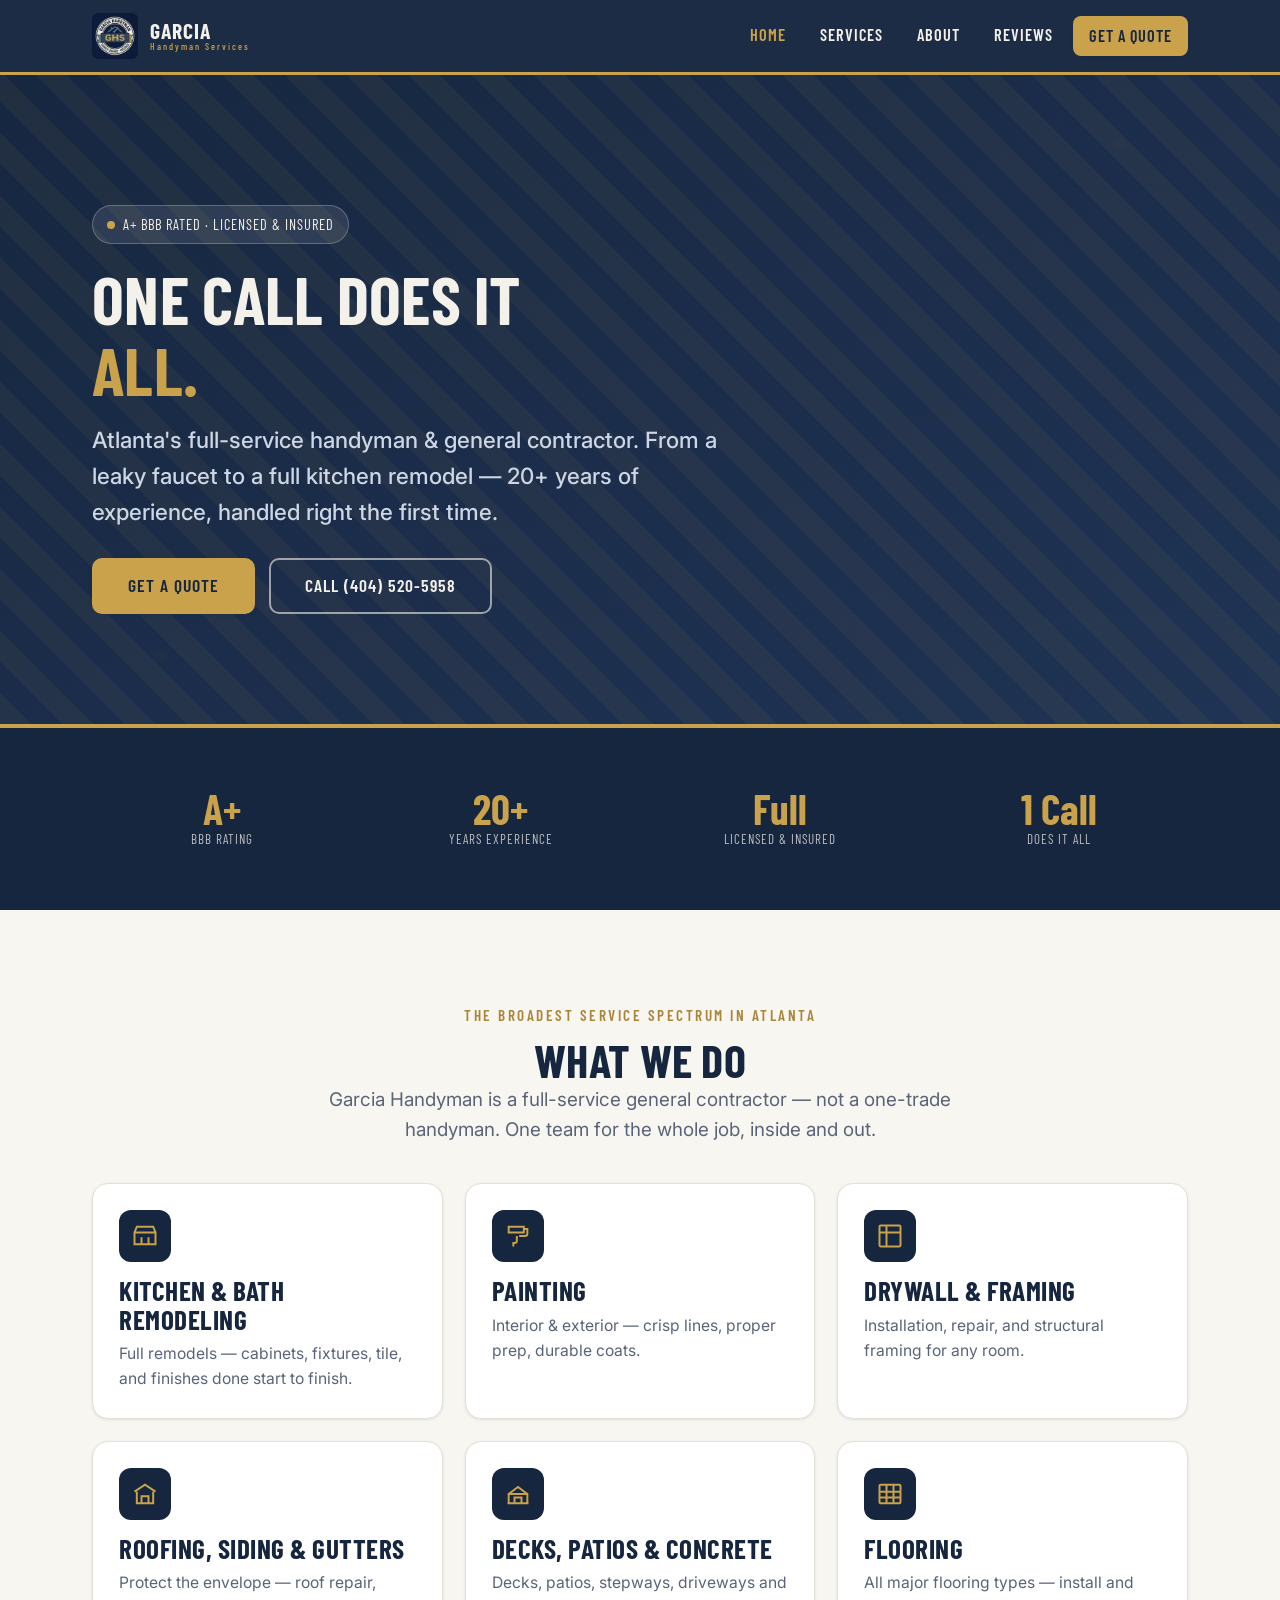
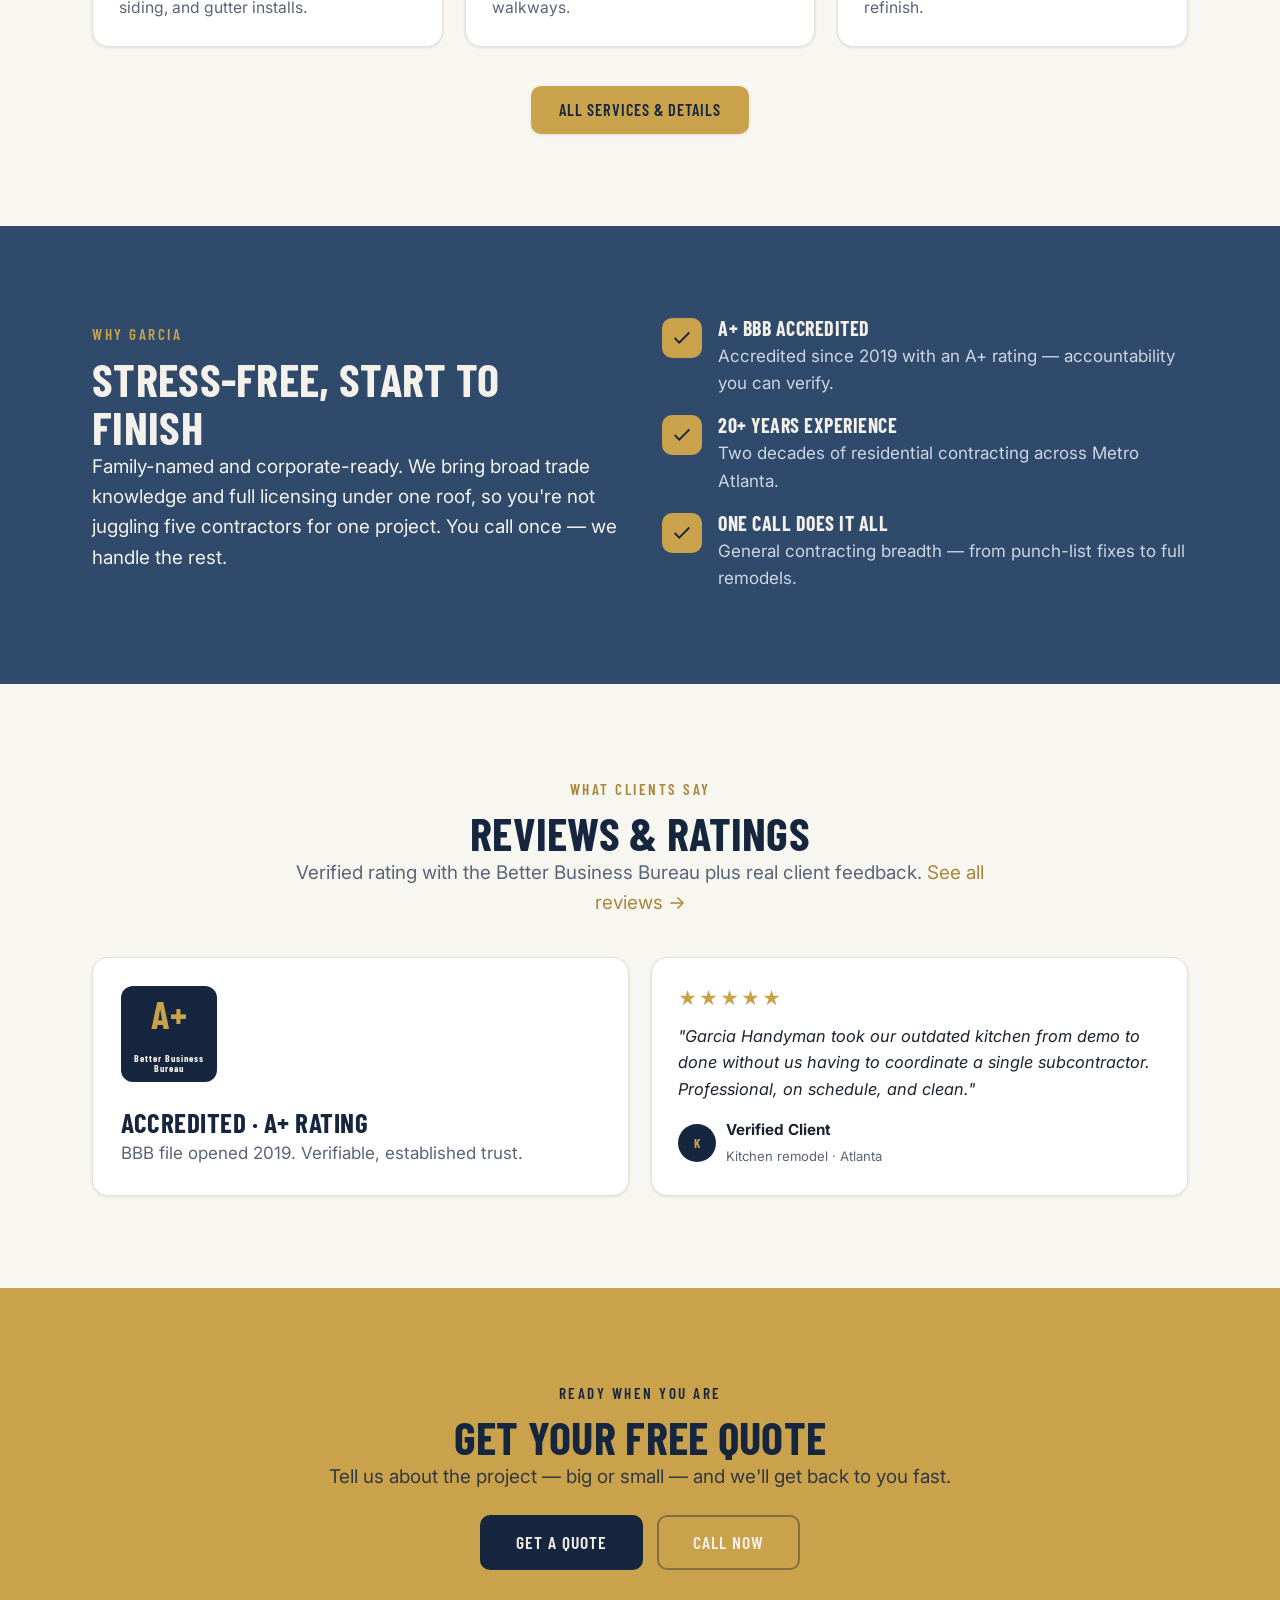
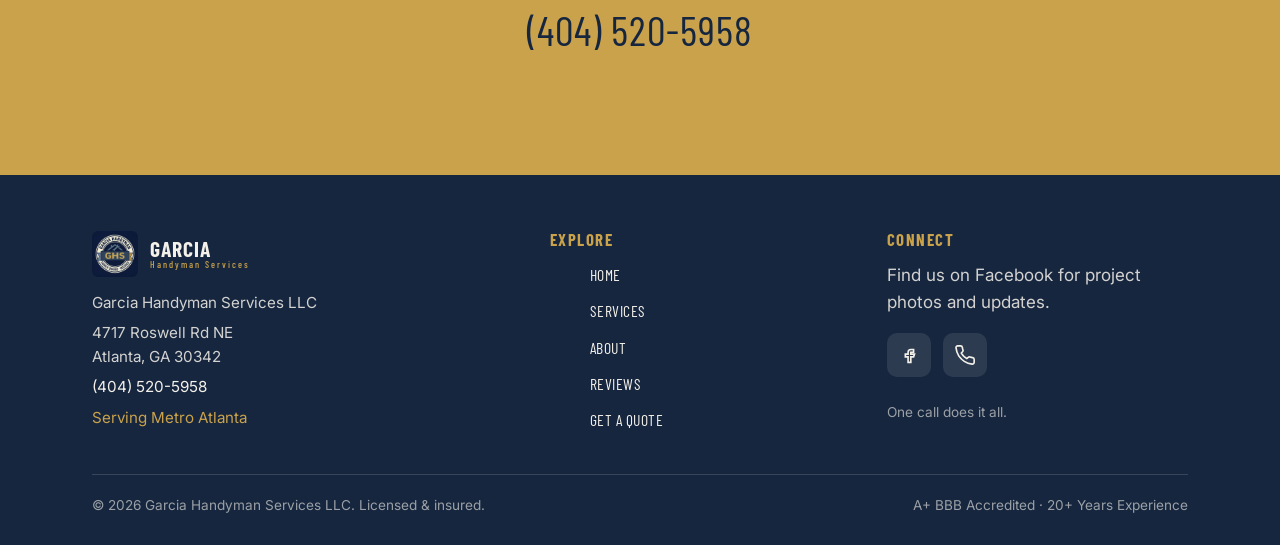
==== index.html @ 213caf24 "Garcia Handyman Services demo site: 5 pages, navy/gold palette, logo, quote form" ====
<!DOCTYPE html>
<html lang="en">
<head>
<meta charset="UTF-8">
<meta name="viewport" content="width=device-width, initial-scale=1">
<title>Home | Garcia Handyman Services | Atlanta, GA</title>
<meta name="description" content="Garcia Handyman Services — full-service general contracting in Atlanta. Kitchen & bath remodeling, painting, drywall, roofing, decks & more. A+ BBB rated, licensed & insured, 20+ years.">
<link rel="canonical" href="https://www.handymanservicesga.com/">
<meta property="og:type" content="website">
<meta property="og:title" content="Garcia Handyman Services | One Call Does It All">
<meta property="og:description" content="Atlanta's full-service handyman & general contractor. A+ BBB, licensed & insured, 20+ years of experience.">
<meta property="og:image" content="https://www.handymanservicesga.com/assets/img/garcia-logo.png">
<meta name="theme-color" content="#16263f">
<link rel="icon" href="assets/img/favicon.png" type="image/png">
<link rel="apple-touch-icon" href="assets/img/favicon.png">
<link rel="preconnect" href="https://fonts.googleapis.com">
<link rel="preconnect" href="https://fonts.gstatic.com" crossorigin>
<link href="https://fonts.googleapis.com/css2?family=Barlow+Condensed:wght@500;600;700&family=Inter:wght@400;500;600&display=swap" rel="stylesheet">
<link rel="stylesheet" href="assets/css/styles.css">
<script type="application/ld+json">
{
  "@context": "https://schema.org",
  "@type": "HomeAndConstructionBusiness",
  "@id": "https://www.handymanservicesga.com/#business",
  "name": "Garcia Handyman Services",
  "alternateName": "Garcia Handyman",
  "image": "https://www.handymanservicesga.com/assets/img/garcia-logo.png",
  "logo": "https://www.handymanservicesga.com/assets/img/garcia-logo.png",
  "url": "https://www.handymanservicesga.com/",
  "email": "info@handymanservicesga.com",
  "telephone": "+14045205958",
  "priceRange": "$$",
  "slogan": "One call does it all.",
  "address": {
    "@type": "PostalAddress",
    "streetAddress": "4717 Roswell Rd NE",
    "addressLocality": "Atlanta",
    "addressRegion": "GA",
    "postalCode": "30342",
    "addressCountry": "US"
  },
  "areaServed": [
    { "@type": "City", "name": "Atlanta" },
    { "@type": "AdministrativeArea", "name": "Metro Atlanta" }
  ],
  "sameAs": ["https://www.facebook.com/GarciaHandymanServices1/"],
  "openingHoursSpecification": {
    "@type": "OpeningHoursSpecification",
    "dayOfWeek": ["Monday","Tuesday","Wednesday","Thursday","Friday","Saturday"],
    "opens": "08:00", "closes": "18:00"
  },
  "aggregateRating": {
    "@type": "AggregateRating", "ratingValue": "4.8", "reviewCount": "1"
  }
}
</script>
</head>
<body>

<header class="site-header">
  <div class="container nav">
    <a href="index.html" class="brand" aria-label="Garcia Handyman home">
      <img src="assets/img/garcia-logo.png" alt="Garcia Handyman Services logo" width="46" height="46">
      <span class="brand-name">GARCIA<small>Handyman Services</small></span>
    </a>
    <button class="nav-toggle" aria-label="Toggle menu" aria-expanded="false"><span></span><span></span><span></span></button>
    <ul class="nav-links">
      <li><a href="index.html" class="active">Home</a></li>
      <li><a href="services.html">Services</a></li>
      <li><a href="about.html">About</a></li>
      <li><a href="reviews.html">Reviews</a></li>
      <li><a href="contact.html" class="btn btn-primary">Get a Quote</a></li>
    </ul>
  </div>
</header>

<main>
<section class="hero">
  <div class="container">
    <span class="hero-badge"><span class="dot"></span> A+ BBB Rated · Licensed &amp; Insured</span>
    <h1>One Call Does It <span class="accent">All.</span></h1>
    <p class="subhead">Atlanta's full-service handyman &amp; general contractor. From a leaky faucet to a full kitchen remodel — 20+ years of experience, handled right the first time.</p>
    <div class="hero-ctas">
      <a href="contact.html" class="btn btn-primary btn-lg">Get a Quote</a>
      <a href="tel:+14045205958" class="btn btn-ghost btn-lg">Call (404) 520-5958</a>
    </div>
  </div>
</section>

<section class="section-tight bg-navy">
  <div class="container">
    <div class="stats">
      <div class="stat reveal"><div class="n">A+</div><div class="l">BBB Rating</div></div>
      <div class="stat reveal"><div class="n">20+</div><div class="l">Years Experience</div></div>
      <div class="stat reveal"><div class="n">Full</div><div class="l">Licensed &amp; Insured</div></div>
      <div class="stat reveal"><div class="n">1 Call</div><div class="l">Does It All</div></div>
    </div>
  </div>
</section>

<section class="bg-bone">
  <div class="container">
    <div class="center reveal">
      <span class="eyebrow">The broadest service spectrum in Atlanta</span>
      <h2>What We Do</h2>
      <p class="lead">Garcia Handyman is a full-service general contractor — not a one-trade handyman. One team for the whole job, inside and out.</p>
    </div>
    <div class="grid grid-3 mt-4">
      <a href="services.html#kitchen-bath" class="card reveal" style="text-decoration:none">
        <div class="ic"><svg viewBox="0 0 24 24" fill="none" stroke-width="1.7"><path d="M3 9h18v10H3zM3 9l2-5h14l2 5M9 19v-6M15 19v-6"/></svg></div>
        <h3>Kitchen &amp; Bath Remodeling</h3>
        <p>Full remodels — cabinets, fixtures, tile, and finishes done start to finish.</p>
      </a>
      <a href="services.html#painting" class="card reveal" style="text-decoration:none">
        <div class="ic"><svg viewBox="0 0 24 24" fill="none" stroke-width="1.7"><path d="M4 4h13v5H4zM17 6h3v4a2 2 0 0 1-2 2h-5M11 12v4a2 2 0 0 1-2 2H8v3"/></svg></div>
        <h3>Painting</h3>
        <p>Interior &amp; exterior — crisp lines, proper prep, durable coats.</p>
      </a>
      <a href="services.html#drywall" class="card reveal" style="text-decoration:none">
        <div class="ic"><svg viewBox="0 0 24 24" fill="none" stroke-width="1.7"><rect x="3" y="3" width="18" height="18" rx="1"/><path d="M3 9h18M9 3v18"/></svg></div>
        <h3>Drywall &amp; Framing</h3>
        <p>Installation, repair, and structural framing for any room.</p>
      </a>
      <a href="services.html#exteriors" class="card reveal" style="text-decoration:none">
        <div class="ic"><svg viewBox="0 0 24 24" fill="none" stroke-width="1.7"><path d="M3 10l9-6 9 6M5 10v10h14V10M9 20v-6h6v6"/></svg></div>
        <h3>Roofing, Siding &amp; Gutters</h3>
        <p>Protect the envelope — roof repair, siding, and gutter installs.</p>
      </a>
      <a href="services.html#decks" class="card reveal" style="text-decoration:none">
        <div class="ic"><svg viewBox="0 0 24 24" fill="none" stroke-width="1.7"><path d="M3 20h18M4 20v-8h16v8M4 12l8-6 8 6M9 20v-5h6v5"/></svg></div>
        <h3>Decks, Patios &amp; Concrete</h3>
        <p>Decks, patios, stepways, driveways and walkways.</p>
      </a>
      <a href="services.html#flooring" class="card reveal" style="text-decoration:none">
        <div class="ic"><svg viewBox="0 0 24 24" fill="none" stroke-width="1.7"><rect x="3" y="4" width="18" height="16" rx="1"/><path d="M3 10h18M3 15h18M9 4v16M15 4v16"/></svg></div>
        <h3>Flooring</h3>
        <p>All major flooring types — install and refinish.</p>
      </a>
    </div>
    <div class="center mt-4"><a href="services.html" class="btn btn-primary">All Services &amp; Details</a></div>
  </div>
</section>

<section class="bg-steel">
  <div class="container">
    <div class="grid grid-2" style="align-items:center; gap:44px">
      <div class="reveal">
        <span class="eyebrow" style="color:var(--gold)">Why Garcia</span>
        <h2>Stress-Free, Start to Finish</h2>
        <p class="lead" style="color:var(--bone)">Family-named and corporate-ready. We bring broad trade knowledge and full licensing under one roof, so you're not juggling five contractors for one project. You call once — we handle the rest.</p>
      </div>
      <div class="grid" style="gap:18px">
        <div class="feat reveal"><div class="chk"><svg viewBox="0 0 24 24" fill="none" stroke-width="2"><path d="M20 6 9 17l-5-5"/></svg></div><div><h3>A+ BBB Accredited</h3><p>Accredited since 2019 with an A+ rating — accountability you can verify.</p></div></div>
        <div class="feat reveal"><div class="chk"><svg viewBox="0 0 24 24" fill="none" stroke-width="2"><path d="M20 6 9 17l-5-5"/></svg></div><div><h3>20+ Years Experience</h3><p>Two decades of residential contracting across Metro Atlanta.</p></div></div>
        <div class="feat reveal"><div class="chk"><svg viewBox="0 0 24 24" fill="none" stroke-width="2"><path d="M20 6 9 17l-5-5"/></svg></div><div><h3>One Call Does It All</h3><p>General contracting breadth — from punch-list fixes to full remodels.</p></div></div>
      </div>
    </div>
  </div>
</section>

<section class="bg-bone">
  <div class="container">
    <div class="center reveal">
      <span class="eyebrow">What clients say</span>
      <h2>Reviews &amp; Ratings</h2>
      <p class="lead">Verified rating with the Better Business Bureau plus real client feedback. <a href="reviews.html">See all reviews →</a></p>
    </div>
    <div class="grid grid-2 mt-4">
      <div class="bbb reveal">
        <div class="mark"><span class="big">A+</span><small>Better Business Bureau</small></div>
        <div class="btext"><h3>Accredited · A+ Rating</h3><p>BBB file opened 2019. Verifiable, established trust.</p></div>
      </div>
      <div class="review reveal">
        <div class="stars" aria-label="5 out of 5 stars">★★★★★</div>
        <blockquote>"Garcia Handyman took our outdated kitchen from demo to done without us having to coordinate a single subcontractor. Professional, on schedule, and clean."</blockquote>
        <div class="who"><span class="av">K</span><div><b>Verified Client</b><span>Kitchen remodel · Atlanta</span></div></div>
      </div>
    </div>
  </div>
</section>

<section class="cta-band">
  <div class="container center reveal">
    <span class="eyebrow" style="color:var(--navy)">Ready when you are</span>
    <h2>Get Your Free Quote</h2>
    <p class="lead">Tell us about the project — big or small — and we'll get back to you fast.</p>
    <div class="hero-ctas" style="justify-content:center; margin-top:1.4rem">
      <a href="contact.html" class="btn btn-dark btn-lg">Get a Quote</a>
      <a href="tel:+14045205958" class="btn btn-ghost btn-lg" style="border-color:rgba(22,38,63,.4)">Call Now</a>
    </div>
    <p class="mt-3"><a href="tel:+14045205958" class="phone-lg">(404) 520-5958</a></p>
  </div>
</section>
</main>

<footer class="site-footer">
  <div class="container">
    <div class="footer-grid">
      <div class="footer-nap">
        <a href="index.html" class="brand" aria-label="Garcia Handyman home">
          <img src="assets/img/garcia-logo.png" alt="Garcia Handyman logo" width="46" height="46">
          <span class="brand-name">GARCIA<small>Handyman Services</small></span>
        </a>
        <p>Garcia Handyman Services LLC</p>
        <p>4717 Roswell Rd NE<br>Atlanta, GA 30342</p>
        <p><a href="tel:+14045205958">(404) 520-5958</a></p>
        <p style="color:var(--gold)">Serving Metro Atlanta</p>
      </div>
      <div>
        <h4>Explore</h4>
        <ul class="footer-links">
          <li><a href="index.html">Home</a></li>
          <li><a href="services.html">Services</a></li>
          <li><a href="about.html">About</a></li>
          <li><a href="reviews.html">Reviews</a></li>
          <li><a href="contact.html">Get a Quote</a></li>
        </ul>
      </div>
      <div>
        <h4>Connect</h4>
        <p style="color:rgba(244,241,234,.85)">Find us on Facebook for project photos and updates.</p>
        <div class="social-row">
          <a href="https://www.facebook.com/GarciaHandymanServices1/" target="_blank" rel="noopener" aria-label="Facebook">
            <svg viewBox="0 0 24 24" stroke-width="1.8"><path d="M14 9h3V6h-3c-2 0-3 1-3 3v2H8v3h3v6h3v-6h3l1-3h-4V9z"/></svg>
          </a>
          <a href="tel:+14045205958" aria-label="Call Garcia Handyman">
            <svg viewBox="0 0 24 24" stroke-width="1.8"><path d="M22 16.9v3a2 2 0 0 1-2.2 2 19.8 19.8 0 0 1-8.6-3 19.5 19.5 0 0 1-6-6 19.8 19.8 0 0 1-3-8.6A2 2 0 0 1 4.1 2h3a2 2 0 0 1 2 1.7c.1.9.3 1.8.6 2.6a2 2 0 0 1-.4 2.1L8 9.9a16 16 0 0 0 6 6l1.5-1.3a2 2 0 0 1 2.1-.4c.8.3 1.7.5 2.6.6a2 2 0 0 1 1.8 2z"/></svg>
          </a>
        </div>
        <p class="mt-3" style="color:rgba(244,241,234,.6);font-size:.85rem">One call does it all.</p>
      </div>
    </div>
    <div class="footer-bottom">
      <span>© <span id="year">2026</span> Garcia Handyman Services LLC. Licensed &amp; insured.</span>
      <span>A+ BBB Accredited · 20+ Years Experience</span>
    </div>
  </div>
</footer>
<script src="assets/js/main.js" defer></script>
</body>
</html>
---- assets/css/styles.css ----
/* =====================================================================
   Garcia Handyman Services
   Palette: Trusted Contractor (navy / gold / steel / bone)
   ===================================================================== */

:root {
  --navy:      #16263f;
  --navy-2:    #1f3354;
  --steel:     #2f4a6b;
  --steel-2:   #3c5d86;
  --gold:      #c9a24b;
  --gold-dark: #a9863a;
  --bone:      #f4f1ea;
  --bone-soft: #f8f6f0;
  --ink:       #1c2230;
  --muted:     #5a6478;
  --line:      #e3e0d6;
  --white:     #ffffff;

  --shadow-sm: 0 1px 3px rgba(22,38,63,.10);
  --shadow-md: 0 6px 20px rgba(22,38,63,.14);
  --shadow-lg: 0 16px 44px rgba(22,38,63,.20);

  --radius: 10px;
  --radius-lg: 16px;
  --container: 1140px;

  --font-head: "Barlow Condensed", "Oswald", "Arial Narrow", sans-serif;
  --font-body: "Inter", system-ui, -apple-system, "Segoe UI", Roboto, sans-serif;
}

*,*::before,*::after { box-sizing: border-box; }
* { margin: 0; }
html { scroll-behavior: smooth; -webkit-text-size-adjust: 100%; }
body {
  font-family: var(--font-body);
  color: var(--ink);
  background: var(--bone-soft);
  line-height: 1.6;
  font-size: 17px;
  -webkit-font-smoothing: antialiased;
  text-rendering: optimizeLegibility;
  overflow-x: hidden;
}
img, svg, video { display: block; max-width: 100%; height: auto; }
a { color: var(--gold-dark); text-decoration: none; }
a:hover { text-decoration: underline; }

h1,h2,h3,h4 {
  font-family: var(--font-head);
  font-weight: 700;
  line-height: 1.05;
  letter-spacing: .3px;
  color: var(--navy);
  text-transform: uppercase;
}
h1 { font-size: clamp(2.4rem, 6vw, 4.2rem); }
h2 { font-size: clamp(1.9rem, 4vw, 2.9rem); }
h3 { font-size: clamp(1.3rem, 2.5vw, 1.7rem); letter-spacing:.5px; }
p  { margin-bottom: 1rem; }

.container { width: 100%; max-width: var(--container); margin-inline: auto; padding-inline: 22px; }
section { padding: clamp(48px, 8vw, 92px) 0; }
.section-tight { padding: clamp(34px,5vw,60px) 0; }

.eyebrow {
  font-family: var(--font-head);
  text-transform: uppercase;
  letter-spacing: 2.5px;
  font-weight: 600;
  font-size: .95rem;
  color: var(--gold-dark);
  margin-bottom: .5rem;
  display: inline-block;
}
.lead { font-size: 1.18rem; color: var(--muted); max-width: 60ch; }
.center { text-align: center; }
.center .lead { margin-inline: auto; }

/* buttons */
.btn {
  display: inline-flex; align-items: center; gap: .55rem;
  font-family: var(--font-head);
  text-transform: uppercase;
  letter-spacing: 1px;
  font-weight: 600;
  font-size: 1.02rem;
  padding: 14px 26px;
  border-radius: var(--radius);
  border: 2px solid transparent;
  cursor: pointer;
  transition: transform .12s ease, background .2s ease, box-shadow .2s ease;
  text-decoration: none !important;
  line-height: 1;
}
.btn:hover { transform: translateY(-2px); }
.btn-primary { background: var(--gold); color: var(--navy); box-shadow: var(--shadow-sm); }
.btn-primary:hover { background: var(--gold-dark); box-shadow: var(--shadow-md); color: var(--navy); }
.btn-ghost { background: transparent; color: var(--bone); border-color: rgba(244,241,234,.6); }
.btn-ghost:hover { background: rgba(244,241,234,.12); border-color: var(--bone); }
.btn-dark { background: var(--navy); color: var(--bone); }
.btn-dark:hover { background: var(--steel); }
.btn-lg { padding: 17px 34px; font-size: 1.1rem; }

/* header / nav */
.site-header {
  position: sticky; top: 0; z-index: 60;
  background: rgba(22,38,63,.97);
  backdrop-filter: blur(6px);
  border-bottom: 3px solid var(--gold);
}
.nav { display: flex; align-items: center; justify-content: space-between; height: 72px; }
.brand { display: flex; align-items: center; gap: 12px; }
.brand img { height: 46px; width: auto; border-radius: 6px; }
.brand-name {
  font-family: var(--font-head);
  color: var(--bone);
  font-weight: 700;
  font-size: 1.35rem;
  letter-spacing: 1px;
  line-height: 1;
}
.brand-name small { display:block; font-size:.6rem; letter-spacing:2px; color: var(--gold); font-weight:500; }
.brand:hover { text-decoration: none; }

.nav-links { display: flex; align-items: center; gap: 6px; list-style: none; }
.nav-links a {
  font-family: var(--font-head);
  text-transform: uppercase;
  letter-spacing: 1px;
  font-weight: 600;
  font-size: 1.02rem;
  color: var(--bone);
  padding: 10px 14px;
  border-radius: 8px;
  transition: background .15s ease, color .15s ease;
}
.nav-links a:hover { background: rgba(244,241,234,.1); text-decoration: none; }
.nav-links a.active { color: var(--gold); }
.nav-links .btn-primary { color: var(--navy); }
.nav-links .btn-primary:hover { color: var(--navy); }

.nav-toggle {
  display: none; background: none; border: 0; cursor: pointer;
  width: 44px; height: 44px; padding: 8px;
}
.nav-toggle span { display:block; height:3px; background: var(--bone); border-radius:2px; margin:4px 0; transition:.25s; }
.nav-toggle.open span:nth-child(1){ transform: translateY(7px) rotate(45deg); }
.nav-toggle.open span:nth-child(2){ opacity:0; }
.nav-toggle.open span:nth-child(3){ transform: translateY(-7px) rotate(-45deg); }

@media (max-width: 900px) {
  .nav-toggle { display: block; }
  .nav-links {
    position: absolute; top: 72px; left: 0; right: 0;
    flex-direction: column; align-items: stretch; gap: 2px;
    background: var(--navy);
    padding: 14px 22px 22px;
    border-bottom: 3px solid var(--gold);
    max-height: 0; overflow: hidden; padding-top:0; padding-bottom:0;
    transition: max-height .3s ease, padding .3s ease;
  }
  .nav-links.open { max-height: 520px; padding-top:14px; padding-bottom:22px; }
  .nav-links a { padding: 13px 10px; font-size: 1.15rem; }
  .nav-links li:last-child { margin-top: 8px; }
  .nav-links .btn { justify-content: center; }
}

/* hero */
.hero {
  position: relative;
  background:
    linear-gradient(150deg, rgba(22,38,63,.94) 0%, rgba(31,51,84,.88) 100%),
    url("../img/tex.svg");
  background-size: cover; background-position: center;
  color: var(--bone);
  padding: clamp(64px, 12vw, 130px) 0 clamp(56px,9vw,110px);
  border-bottom: 4px solid var(--gold);
  overflow: hidden;
}
.hero::after {
  content:""; position:absolute; inset:0;
  background-image: repeating-linear-gradient(45deg, rgba(201,162,75,.06) 0 22px, transparent 22px 44px);
  pointer-events:none;
}
.hero .container { position: relative; z-index: 2; }
.hero h1 { color: var(--bone); max-width: 16ch; }
.hero h1 .accent { color: var(--gold); }
.hero .subhead { font-size: clamp(1.1rem,2.2vw,1.4rem); color: #cdd6e4; margin: 1.1rem 0 1.8rem; max-width: 46ch; font-weight:500; }
.hero-ctas { display:flex; flex-wrap: wrap; gap: 14px; }
.hero-badge {
  display:inline-flex; align-items:center; gap:8px;
  background: rgba(244,241,234,.1);
  border:1px solid rgba(244,241,234,.25);
  color: var(--bone); font-size:.9rem; letter-spacing:1px;
  padding:7px 14px; border-radius:999px; margin-bottom:1.2rem;
  font-family: var(--font-head); text-transform:uppercase;
}
.hero-badge .dot { width:8px; height:8px; border-radius:50%; background: var(--gold); }

/* surfaces */
.bg-bone { background: var(--bone-soft); }
.bg-white { background: var(--white); }
.bg-navy { background: var(--navy); color: var(--bone); }
.bg-navy h2, .bg-navy h3 { color: var(--bone); }
.bg-navy .lead { color: #cdd6e4; }
.bg-steel { background: var(--steel); color: var(--bone); }
.bg-steel h2, .bg-steel h3 { color: var(--bone); }
.bg-steel .lead { color: #dde4ee; }
.bg-gold { background: var(--gold); }

/* grid + cards */
.grid { display: grid; gap: 22px; }
.grid-2 { grid-template-columns: repeat(2, 1fr); }
.grid-3 { grid-template-columns: repeat(3, 1fr); }
.grid-4 { grid-template-columns: repeat(4, 1fr); }
@media (max-width: 900px){ .grid-3,.grid-4 { grid-template-columns: repeat(2,1fr);} }
@media (max-width: 620px){ .grid-2,.grid-3,.grid-4 { grid-template-columns: 1fr; } }

.card {
  background: var(--white);
  border: 1px solid var(--line);
  border-radius: var(--radius-lg);
  padding: 26px;
  box-shadow: var(--shadow-sm);
  transition: transform .15s ease, box-shadow .2s ease, border-color .2s;
  height: 100%;
}
.card:hover { transform: translateY(-4px); box-shadow: var(--shadow-md); border-color: var(--gold); }
.card .ic {
  width: 52px; height: 52px; border-radius: 12px;
  background: var(--navy); color: var(--gold);
  display: grid; place-items: center; margin-bottom: 14px;
}
.card .ic svg { width: 28px; height: 28px; stroke: var(--gold); }
.card h3 { margin-bottom: 8px; }
.card p { color: var(--muted); font-size: .98rem; margin-bottom: 0; }
.card-link { margin-top:12px; display:inline-flex; align-items:center; gap:6px; font-family:var(--font-head); text-transform:uppercase; letter-spacing:.5px; font-size:.9rem; }

/* service detail sections */
.svc-block { border-top: 1px solid var(--line); padding: 44px 0; scroll-margin-top: 90px; }
.svc-block:first-of-type { border-top: 0; }
.svc-head { display:flex; align-items:center; gap:16px; margin-bottom: 14px; }
.svc-head .num {
  font-family: var(--font-head); font-size: 2.4rem; color: var(--gold-dark);
  line-height:1; font-weight:700;
}
.svc-head.flag .num { color: var(--navy); }

/* trust / credentials */
.feat { display:flex; gap:16px; align-items:flex-start; }
.feat .chk {
  flex: 0 0 auto; width:40px; height:40px; border-radius:10px;
  background: var(--gold); color:var(--navy); display:grid; place-items:center;
}
.feat .chk svg { width:22px; height:22px; stroke:var(--navy); }
.feat h3 { font-size:1.25rem; margin-bottom:4px; }
.feat p { color: var(--muted); margin-bottom:0; }
.bg-navy .feat p, .bg-steel .feat p { color: #cdd6e4; }

/* stats */
.stats { display:grid; grid-template-columns:repeat(4,1fr); gap:20px; text-align:center; }
@media (max-width:620px){ .stats { grid-template-columns:repeat(2,1fr);} }
.stat .n { font-family:var(--font-head); font-size:2.6rem; color:var(--gold); font-weight:700; line-height:1; }
.bg-navy .stat .n { color: var(--gold); }
.stat .l { text-transform:uppercase; letter-spacing:1px; font-size:.82rem; color:var(--muted); font-family:var(--font-head); }
.bg-navy .stat .l { color: var(--bone); opacity:.75; }

/* reviews */
.review {
  background: var(--white); border:1px solid var(--line); border-radius: var(--radius-lg);
  padding: 26px; box-shadow: var(--shadow-sm); height:100%;
  display:flex; flex-direction:column;
}
.stars { color: var(--gold); letter-spacing:2px; font-size:1.15rem; margin-bottom:10px; }
.review blockquote { font-size:1.02rem; color: var(--ink); font-style:italic; border:0; margin:0 0 16px; padding:0; }
.review .who { margin-top:auto; display:flex; align-items:center; gap:10px; }
.review .who .av { width:38px; height:38px; border-radius:50%; background:var(--navy); color:var(--gold); display:grid; place-items:center; font-family:var(--font-head); font-weight:700; }
.review .who b { display:block; font-size:.95rem; }
.review .who span { font-size:.82rem; color:var(--muted); }
.rev-src { font-size:.8rem; color:var(--muted); letter-spacing:1px; text-transform:uppercase; font-family:var(--font-head); }

/* bbb badge */
.bbb {
  display:flex; align-items:center; gap:18px; flex-wrap:wrap;
  background: var(--white); border:1px solid var(--line); border-radius: var(--radius-lg);
  padding: 24px 28px; box-shadow: var(--shadow-sm);
}
.bbb .mark {
  flex:0 0 auto; width:96px; height:96px; border-radius:12px;
  background: var(--navy); color: var(--gold);
  display:grid; place-items:center; text-align:center; line-height:1.05;
  font-family: var(--font-head); font-weight:700;
}
.bbb .mark .big { font-size:2.4rem; color: var(--gold); display:block; }
.bbb .mark small { font-size:.62rem; letter-spacing:1px; color: var(--bone); display:block; margin-top:2px; }
.bbb .btext h3 { margin-bottom:4px; }
.bbb .btext p { color: var(--muted); margin-bottom:0; }

/* CTA band */
.cta-band { background: var(--gold); color: var(--navy); text-align:center; }
.cta-band h2 { color: var(--navy); }
.cta-band .lead { color: rgba(22,38,63,.85); }
.cta-band .btn-dark { background: var(--navy); color: var(--bone); }
.cta-band .btn-dark:hover { background: var(--steel); }
.cta-band .phone-lg { font-family:var(--font-head); font-size:clamp(1.8rem,5vw,2.6rem); color:var(--navy); letter-spacing:1px; }
.cta-band .phone-lg:hover { text-decoration:none; color:var(--navy); }

/* forms */
.form-wrap { background:var(--white); border:1px solid var(--line); border-radius:var(--radius-lg); padding: clamp(22px,4vw,38px); box-shadow: var(--shadow-md); }
.field { margin-bottom: 18px; }
.field label { display:block; font-family:var(--font-head); text-transform:uppercase; letter-spacing:.5px; font-size:.9rem; margin-bottom:6px; color:var(--navy); }
.field label .req { color: var(--gold-dark); }
.field input, .field select, .field textarea {
  width:100%; padding:13px 14px; font-size:1rem; font-family:var(--font-body);
  border:1.5px solid var(--line); border-radius: var(--radius); background: var(--bone-soft);
  color: var(--ink); transition:border-color .15s, box-shadow .15s;
}
.field input:focus, .field select:focus, .field textarea:focus {
  outline:none; border-color: var(--gold); box-shadow: 0 0 0 3px rgba(201,162,75,.18); background:#fff;
}
.field textarea { min-height: 130px; resize: vertical; }
.field-row { display:grid; grid-template-columns:1fr 1fr; gap:18px; }
@media (max-width:620px){ .field-row { grid-template-columns:1fr; } }
.filedrop {
  border:2px dashed var(--steel-2); border-radius:var(--radius); padding:22px; text-align:center;
  background:var(--bone-soft); cursor:pointer; transition:.15s; color:var(--muted);
}
.filedrop:hover { border-color:var(--gold); background:#fff; }
.filedrop svg { width:34px; height:34px; stroke:var(--navy); margin:0 auto 8px; }
.filedrop small { display:block; font-size:.8rem; margin-top:4px; }
.form-note { font-size:.85rem; color:var(--muted); }
.form-success {
  display:none; background: var(--navy); color:var(--bone); border-radius:var(--radius-lg);
  padding:24px; text-align:center; margin-bottom:18px;
}
.form-success.show { display:block; }
.form-success h3 { color:var(--bone); }

/* footer */
.site-footer { background: var(--navy); color: var(--bone); padding: 56px 0 28px; border-top:4px solid var(--gold); }
.footer-grid { display:grid; grid-template-columns: 1.4fr 1fr 1fr; gap:36px; }
@media (max-width:820px){ .footer-grid { grid-template-columns:1fr; gap:28px; } }
.site-footer h4 { color:var(--gold); font-size:1.05rem; letter-spacing:1.5px; margin-bottom:14px; }
.site-footer a { color: var(--bone); }
.site-footer a:hover { color: var(--gold); }
.footer-nap p { margin-bottom:6px; color: rgba(244,241,234,.85); font-size:.95rem; }
.footer-nap .brand { margin-bottom:14px; }
.footer-links { list-style:none; display:flex; flex-direction:column; gap:9px; }
.footer-links a { font-family:var(--font-head); text-transform:uppercase; letter-spacing:.5px; font-size:.98rem; }
.social-row { display:flex; gap:12px; margin-top:6px; }
.social-row a { width:44px; height:44px; border-radius:10px; background:rgba(244,241,234,.1); display:grid; place-items:center; }
.social-row a:hover { background: var(--gold); }
.social-row svg { width:22px; height:22px; stroke:var(--bone); fill:none; }
.social-row a:hover svg { stroke: var(--navy); }
.footer-bottom { border-top:1px solid rgba(244,241,234,.15); margin-top:34px; padding-top:20px; font-size:.85rem; color:rgba(244,241,234,.6); display:flex; justify-content:space-between; flex-wrap:wrap; gap:10px; }

/* utility */
.mt-1{margin-top:.5rem}.mt-2{margin-top:1rem}.mt-3{margin-top:1.6rem}.mt-4{margin-top:2.4rem}
.mb-0{margin-bottom:0}.mb-2{margin-bottom:1rem}.mb-3{margin-bottom:1.6rem}
.pill { display:inline-block; background:var(--gold); color:var(--navy); font-family:var(--font-head); text-transform:uppercase; letter-spacing:1px; font-size:.78rem; padding:5px 12px; border-radius:999px; font-weight:700; }
.anchor-nav { display:flex; flex-wrap:wrap; gap:8px; margin-top:20px; }
.anchor-nav a { background:var(--white); border:1px solid var(--line); border-radius:999px; padding:8px 16px; font-family:var(--font-head); text-transform:uppercase; letter-spacing:.5px; font-size:.85rem; color:var(--navy); }
.anchor-nav a:hover { background:var(--navy); color:var(--bone); text-decoration:none; border-color:var(--navy); }
.js .reveal { opacity:0; transform: translateY(22px); transition: opacity .6s ease, transform .6s ease; }
.js .reveal.in { opacity:1; transform:none; }
@media (prefers-reduced-motion: reduce){ *{scroll-behavior:auto!important} .js .reveal{opacity:1;transform:none;transition:none} }
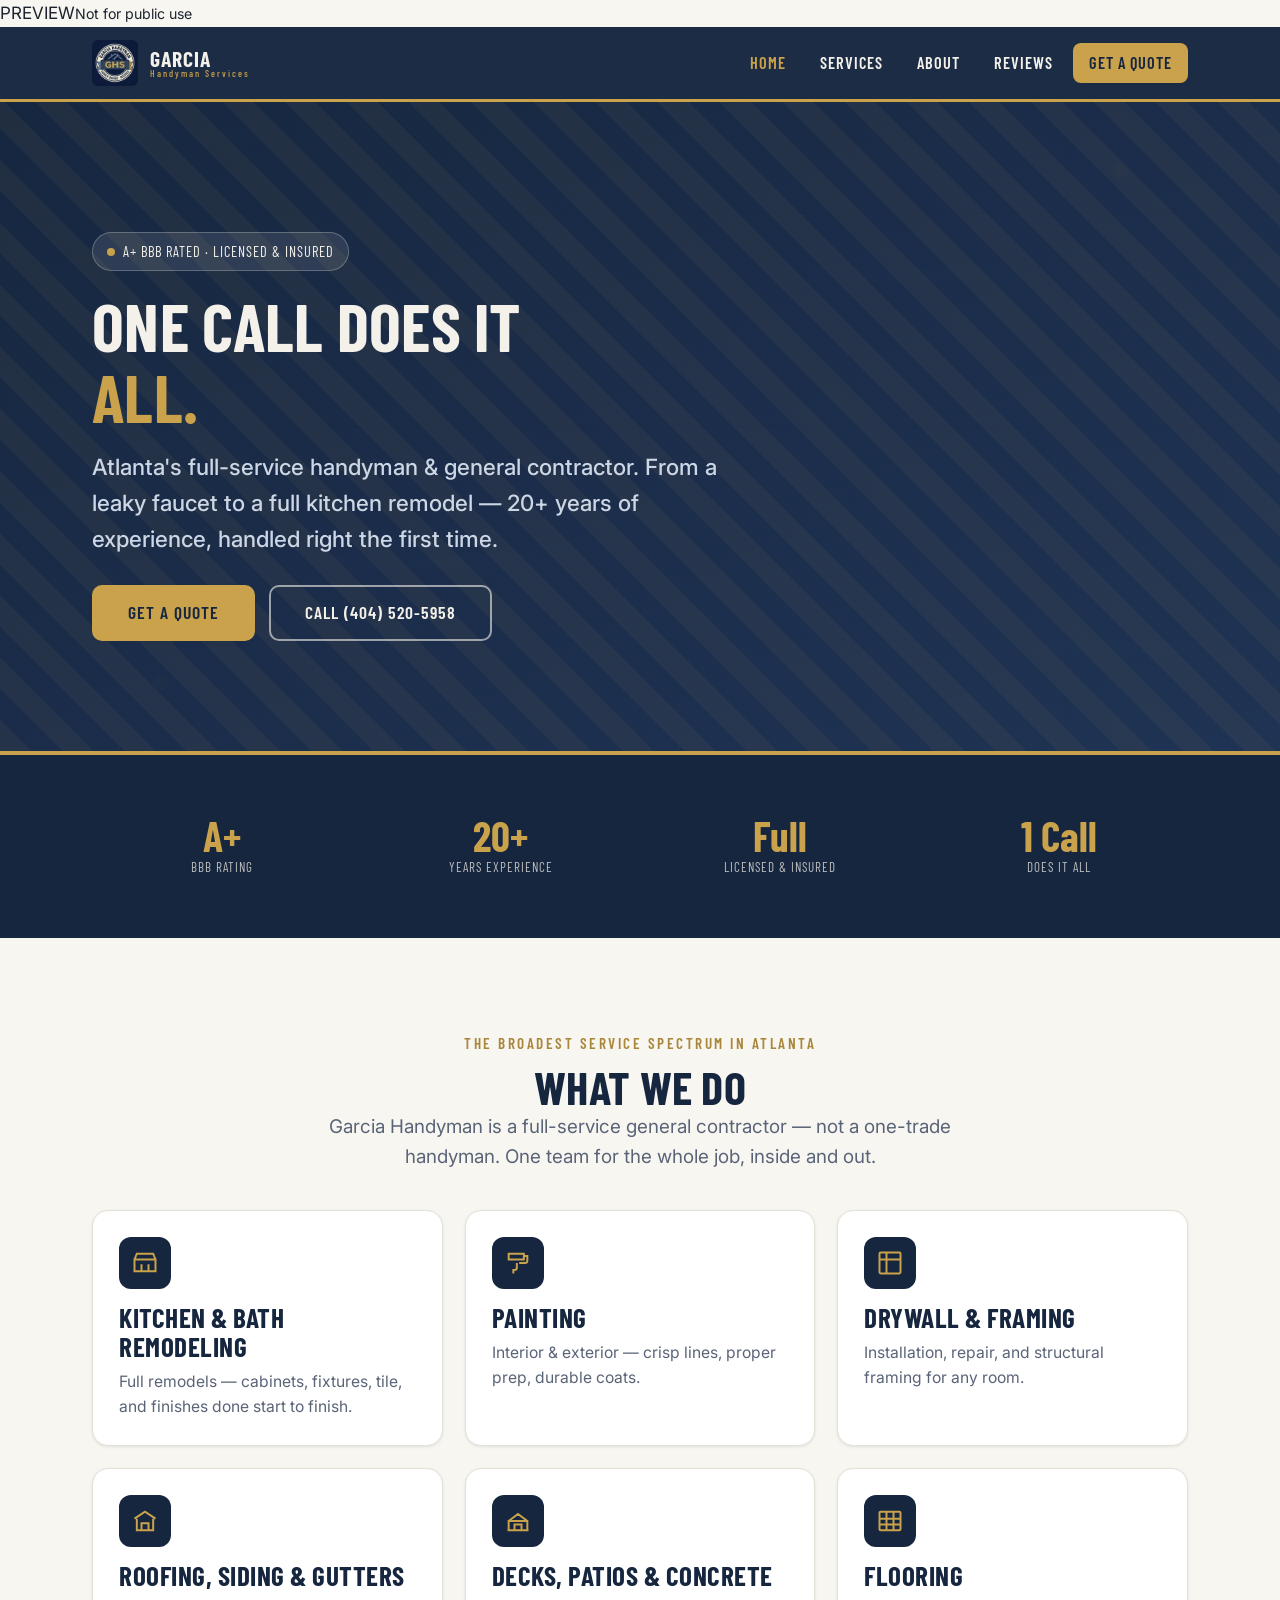
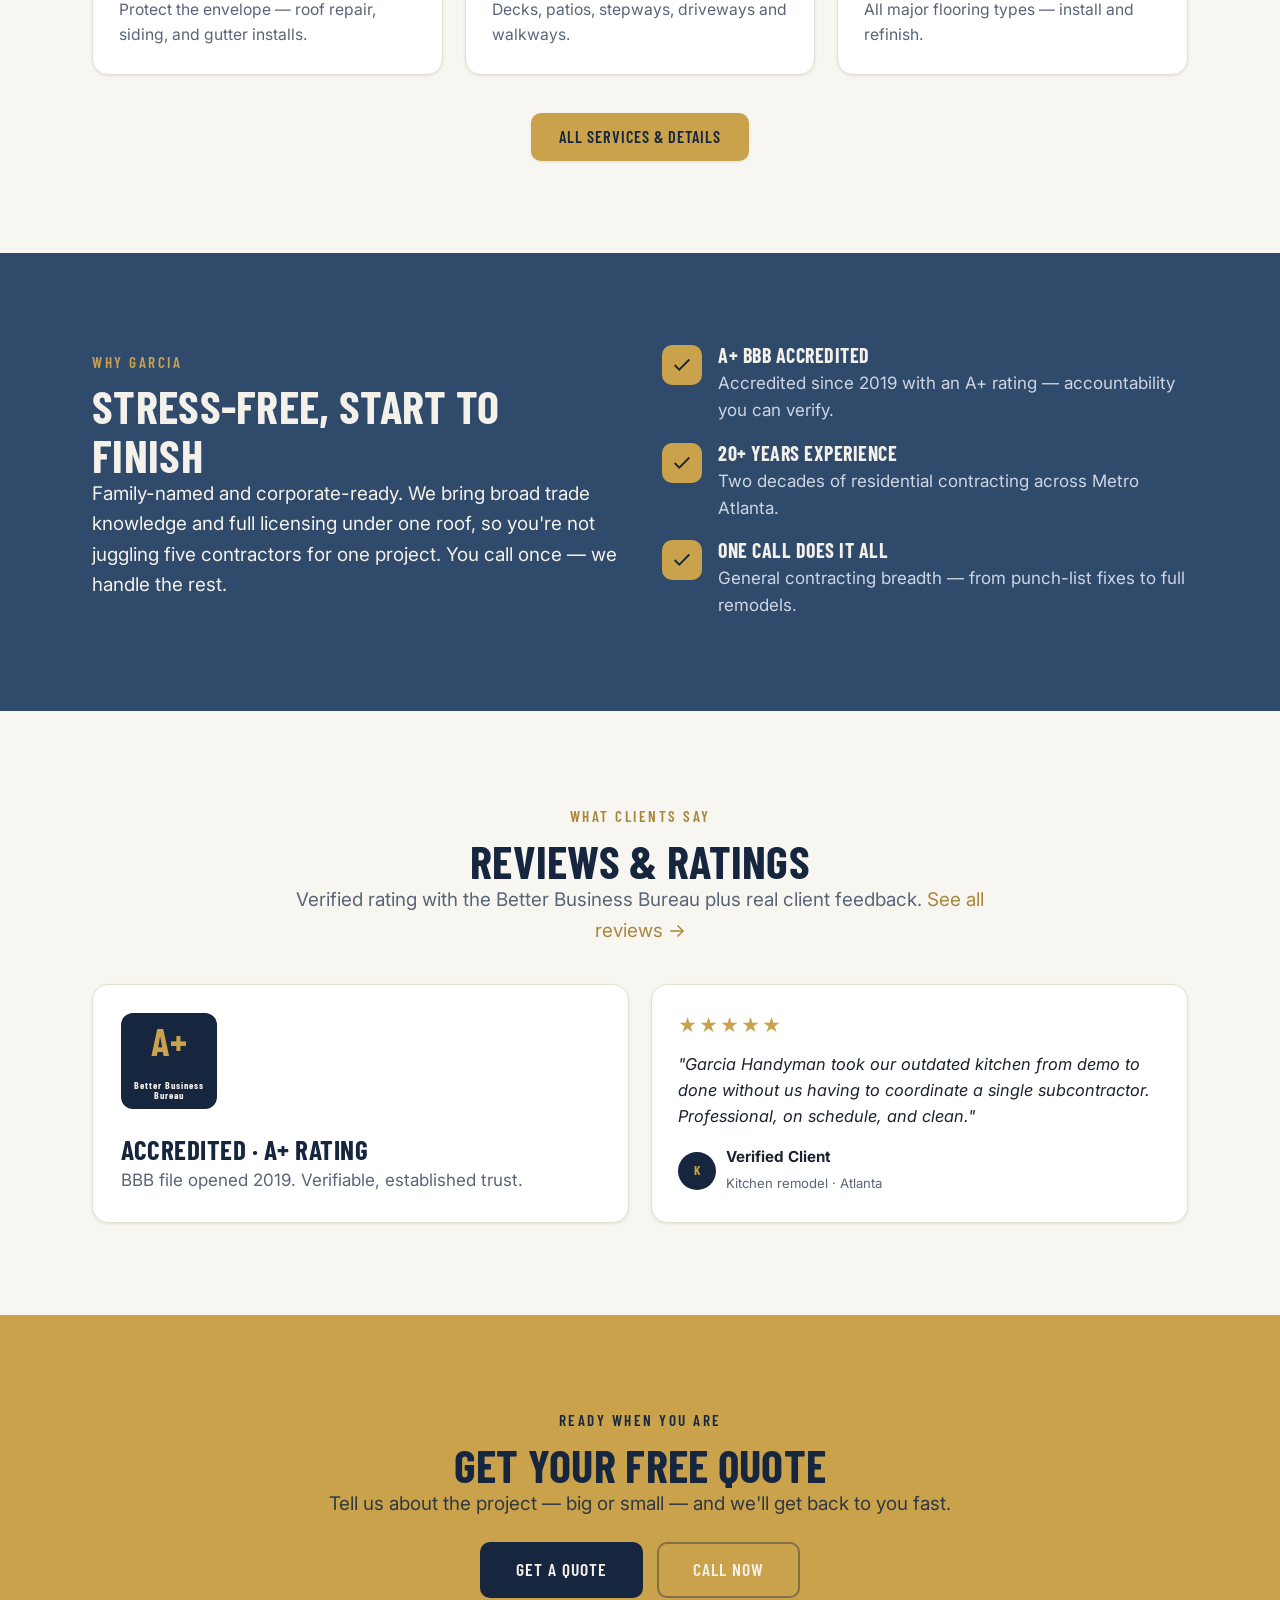
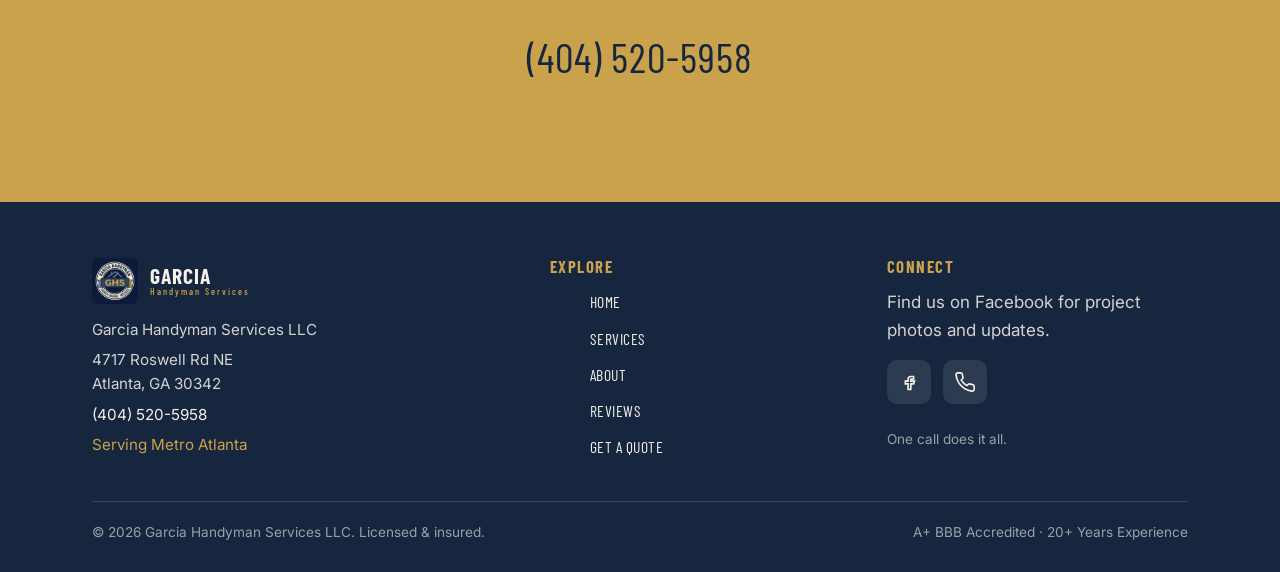
==== commit 8a38b5a1: "Add PREVIEW overlay banner to all pages - CSS: .preview-overlay — fixed 50% black overlay, centered " ====
--- a/index.html
+++ b/index.html
@@ -57,6 +57,7 @@
 </head>
 <body>
 
+<div class="preview-overlay" aria-hidden="true">PREVIEW<small>Not for public use</small></div>
 <header class="site-header">
   <div class="container nav">
     <a href="index.html" class="brand" aria-label="Garcia Handyman home">
--- a/assets/css/styles.css
+++ b/assets/css/styles.css
@@ -362,6 +362,31 @@
 .anchor-nav { display:flex; flex-wrap:wrap; gap:8px; margin-top:20px; }
 .anchor-nav a { background:var(--white); border:1px solid var(--line); border-radius:999px; padding:8px 16px; font-family:var(--font-head); text-transform:uppercase; letter-spacing:.5px; font-size:.85rem; color:var(--navy); }
 .anchor-nav a:hover { background:var(--navy); color:var(--bone); text-decoration:none; border-color:var(--navy); }
-.js .reveal { opacity:0; transform: translateY(22px); transition: opacity .6s ease, transform .6s ease; }
-.js .reveal.in { opacity:1; transform:none; }
-@media (prefers-reduced-motion: reduce){ *{scroll-behavior:auto!important} .js .reveal{opacity:1;transform:none;transition:none} }
+|.js .reveal { opacity:0; transform: translateY(22px); transition: opacity .6s ease, transform .6s ease; }
+|.js .reveal.in { opacity:1; transform:none; }
+|@media (prefers-reduced-motion: reduce){ *{scroll-behavior:auto!important} .js .reveal{opacity:1;transform:none;transition:none} }
+|
+|/* ---------- PREVIEW OVERLAY ---------- */
+|.preview-overlay {
+|  position: fixed; inset: 0; z-index: 9999;
+|  background: rgba(0, 0, 0, 0.50);
+|  display: flex; align-items: center; justify-content: center;
+|  font-family: var(--font-head);
+|  color: #fff;
+|  font-size: clamp(1.4rem, 4vw, 2.4rem);
+|  font-weight: 700;
+|  letter-spacing: 4px;
+|  text-transform: uppercase;
+|  text-align: center;
+|  padding: 22px;
+|  line-height: 1.2;
+|  pointer-events: none;
+}
+|.preview-overlay small {
+|  display: block;
+|  font-size: .45em;
+|  letter-spacing: 2px;
+|  opacity: .75;
+|  font-weight: 500;
+|  margin-top: 8px;
+|}
